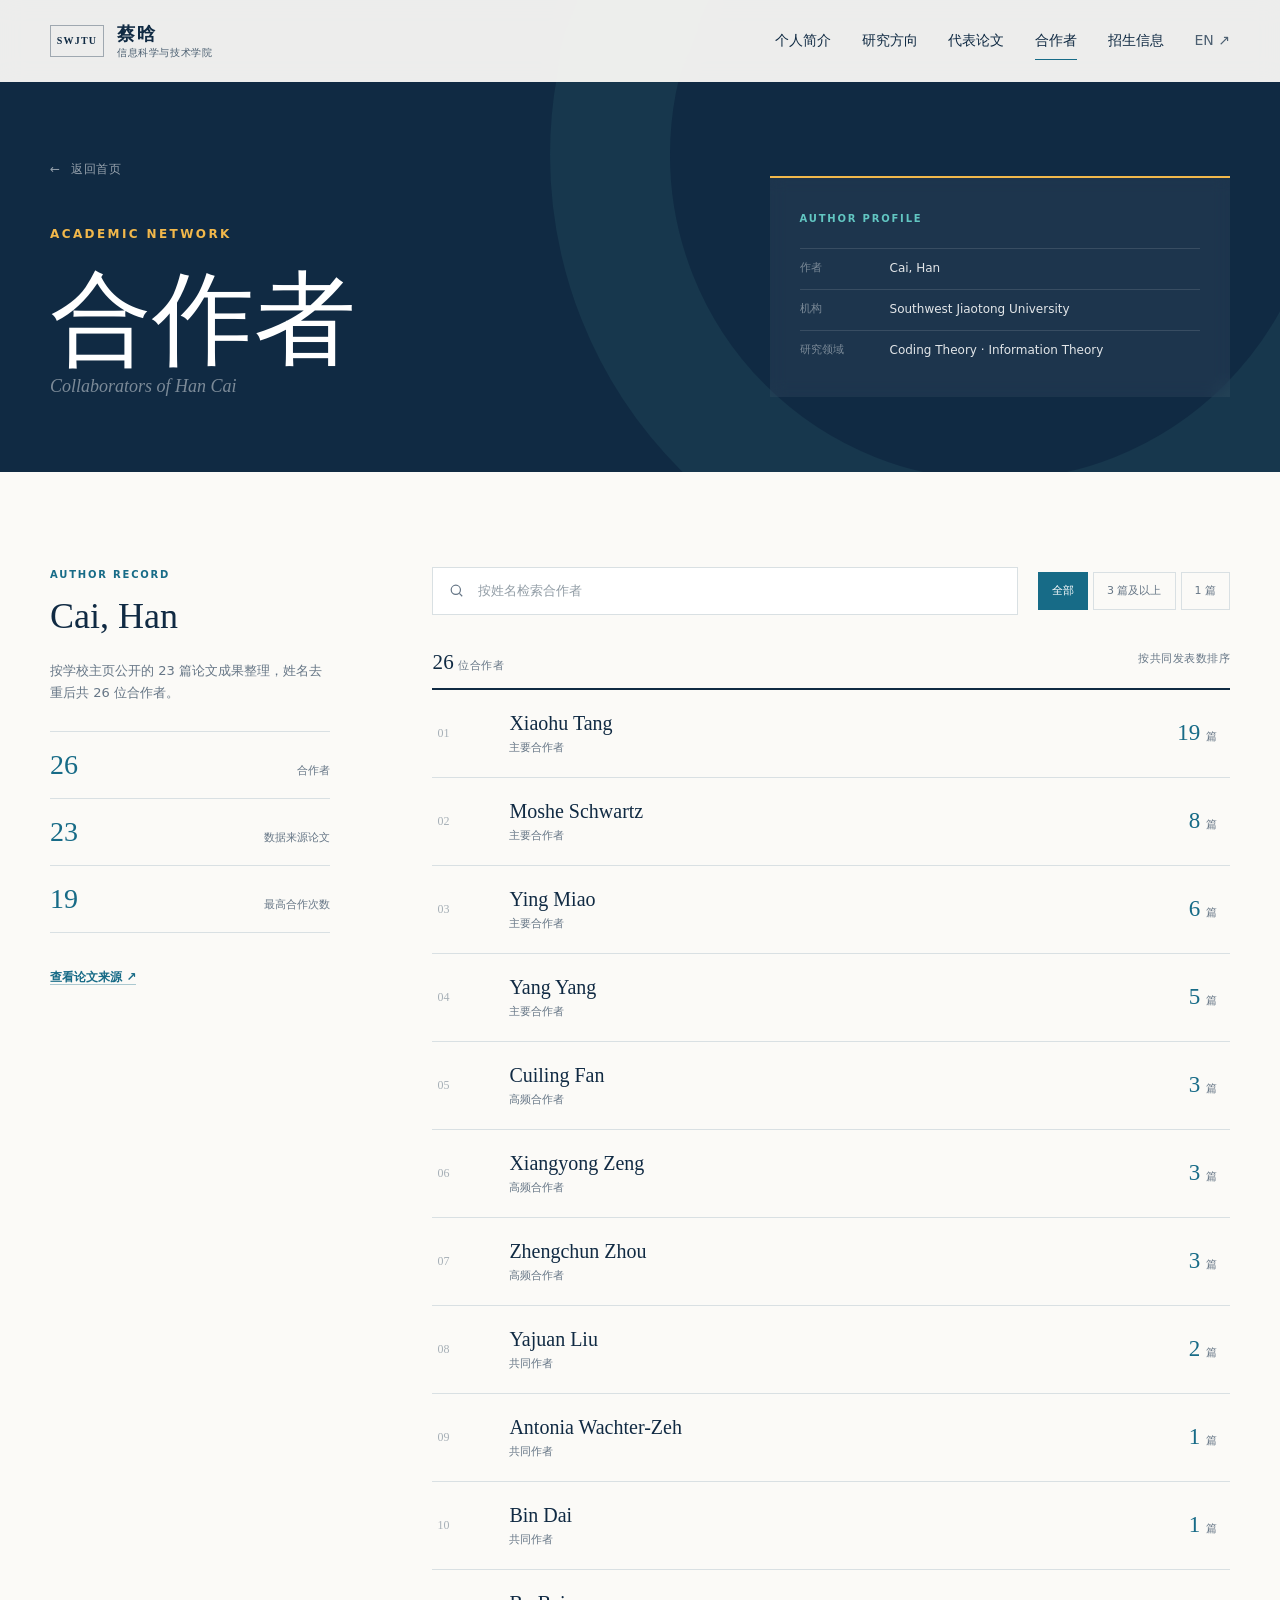
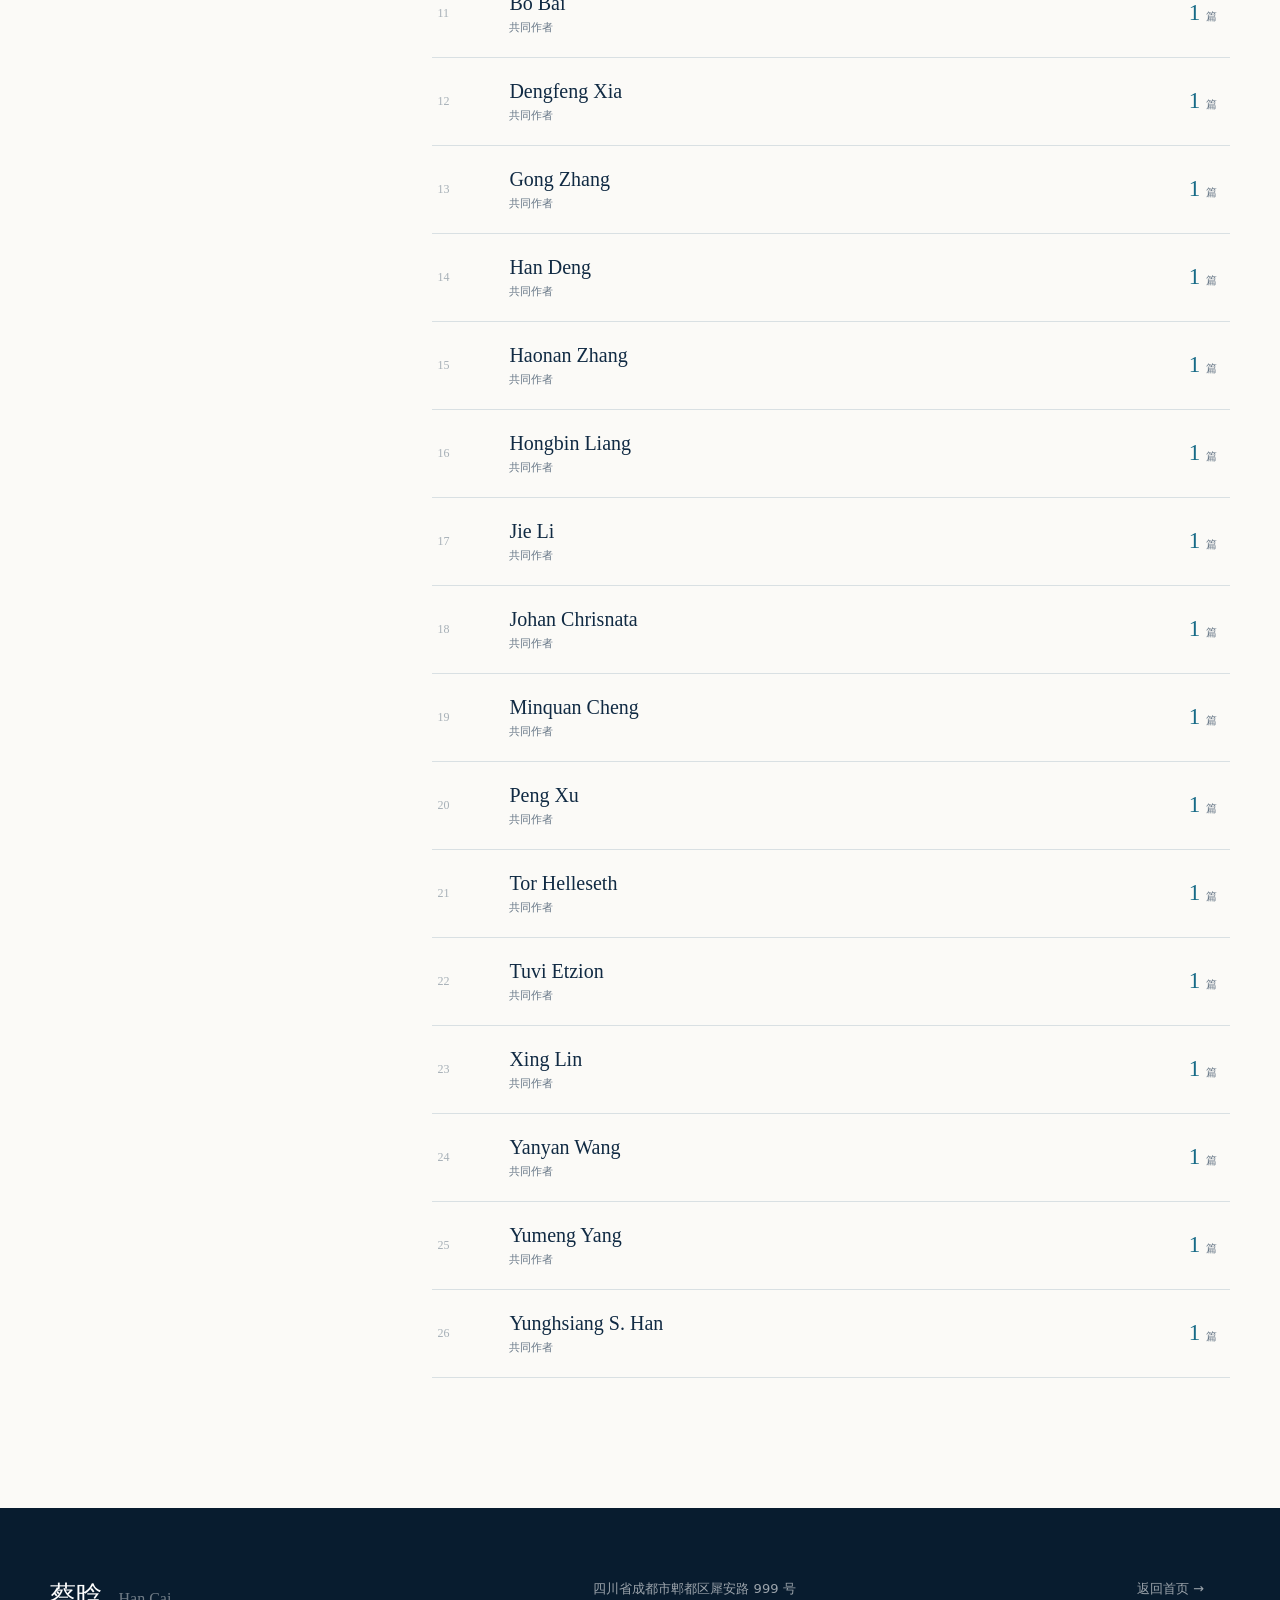
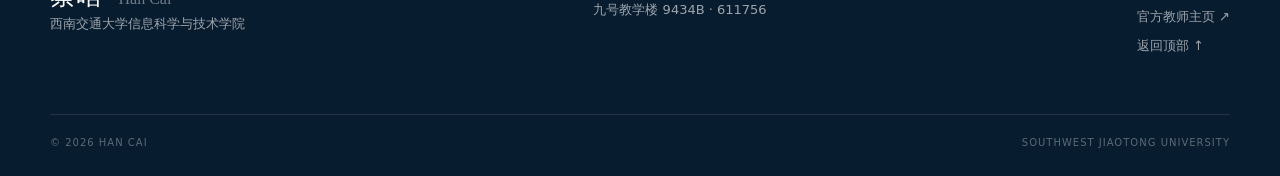
==== collaborators.html @ 48d044db "Add files via upload" ====
<!doctype html>
<html lang="zh-CN">
  <head>
    <meta charset="UTF-8" />
    <meta name="viewport" content="width=device-width, initial-scale=1.0" />
    <meta name="description" content="蔡晗教授的学术合作者与共同研究成果。" />
    <meta name="theme-color" content="#102a43" />
    <title>合作者｜蔡晗｜西南交通大学</title>
    <link rel="stylesheet" href="./styles.css" />
    <link rel="stylesheet" href="./collaborators.css" />
  </head>
  <body class="collaborators-page">
    <a class="skip-link" href="#main">跳至主要内容</a>
    <header class="site-header scrolled page-header" data-header>
      <div class="nav-shell">
        <a class="brand" href="./index.html" aria-label="返回首页">
          <span class="brand-mark" aria-hidden="true">SWJTU</span>
          <span class="brand-copy"><strong>蔡晗</strong><small>信息科学与技术学院</small></span>
        </a>
        <button class="menu-toggle" type="button" aria-expanded="false" aria-controls="site-nav" data-menu-toggle>
          <span></span><span></span><span></span><span class="sr-only">打开导航菜单</span>
        </button>
        <nav class="site-nav" id="site-nav" aria-label="子页导航" data-nav>
          <a href="./index.html#about">个人简介</a><a href="./index.html#research">研究方向</a><a href="./index.html#publications">代表论文</a><a class="active" href="#main">合作者</a><a href="./index.html#admissions">招生信息</a>
          <a class="nav-external" href="https://faculty.swjtu.edu.cn/caihan/en/index.htm" target="_blank" rel="noreferrer">EN <span aria-hidden="true">↗</span></a>
        </nav>
      </div>
    </header>

    <main id="main">
      <section class="collaborator-hero" id="top">
        <div class="container collaborator-hero-grid">
          <div>
            <a class="back-link" href="./index.html#collaborators"><span aria-hidden="true">←</span> 返回首页</a>
            <p class="section-index light">ACADEMIC NETWORK</p>
            <h1>合作者</h1>
            <p class="collaborator-hero-en">Collaborators of Han Cai</p>
          </div>
          <div class="author-record" aria-label="作者档案摘要">
            <span class="record-label">AUTHOR PROFILE</span>
            <dl>
              <div><dt>作者</dt><dd>Cai, Han</dd></div>
              <div><dt>机构</dt><dd>Southwest Jiaotong University</dd></div>
              <div><dt>研究领域</dt><dd>Coding Theory · Information Theory</dd></div>
            </dl>
          </div>
        </div>
      </section>

      <section class="record-section" aria-labelledby="record-title">
        <div class="container record-layout">
          <aside class="record-sidebar">
            <p class="record-kicker">AUTHOR RECORD</p>
            <h2 id="record-title">Cai, Han</h2>
            <p>按学校主页公开的 23 篇论文成果整理，姓名去重后共 26 位合作者。</p>
            <dl class="record-stats">
              <div><dt>26</dt><dd>合作者</dd></div>
              <div><dt>23</dt><dd>数据来源论文</dd></div>
              <div><dt>19</dt><dd>最高合作次数</dd></div>
            </dl>
            <a class="source-link" href="https://faculty.swjtu.edu.cn/caihan/zh_CN/lwcg/386613/list/index.htm" target="_blank" rel="noreferrer">查看论文来源 <span aria-hidden="true">↗</span></a>
          </aside>

          <div class="record-results">
            <div class="record-tools">
              <label class="search-field">
                <span class="sr-only">搜索合作者</span>
                <svg aria-hidden="true" viewBox="0 0 24 24"><circle cx="11" cy="11" r="6.5"></circle><path d="m16 16 4 4"></path></svg>
                <input type="search" placeholder="按姓名检索合作者" autocomplete="off" data-collaborator-search />
              </label>
              <div class="filter-group" aria-label="按共同发表数筛选">
                <button class="filter-button active" type="button" data-filter="all">全部</button>
                <button class="filter-button" type="button" data-filter="frequent">3 篇及以上</button>
                <button class="filter-button" type="button" data-filter="single">1 篇</button>
              </div>
            </div>

            <div class="result-heading"><p><strong data-result-count>26</strong> 位合作者</p><span>按共同发表数排序</span></div>
            <ol class="collaborator-records" data-collaborator-list>
              <li data-name="xiaohu tang" data-count="19"><span class="record-rank">01</span><div><h3>Xiaohu Tang</h3><p>主要合作者</p></div><strong>19 <small>篇</small></strong></li>
              <li data-name="moshe schwartz" data-count="8"><span class="record-rank">02</span><div><h3>Moshe Schwartz</h3><p>主要合作者</p></div><strong>8 <small>篇</small></strong></li>
              <li data-name="ying miao" data-count="6"><span class="record-rank">03</span><div><h3>Ying Miao</h3><p>主要合作者</p></div><strong>6 <small>篇</small></strong></li>
              <li data-name="yang yang" data-count="5"><span class="record-rank">04</span><div><h3>Yang Yang</h3><p>主要合作者</p></div><strong>5 <small>篇</small></strong></li>
              <li data-name="cuiling fan" data-count="3"><span class="record-rank">05</span><div><h3>Cuiling Fan</h3><p>高频合作者</p></div><strong>3 <small>篇</small></strong></li>
              <li data-name="xiangyong zeng" data-count="3"><span class="record-rank">06</span><div><h3>Xiangyong Zeng</h3><p>高频合作者</p></div><strong>3 <small>篇</small></strong></li>
              <li data-name="zhengchun zhou" data-count="3"><span class="record-rank">07</span><div><h3>Zhengchun Zhou</h3><p>高频合作者</p></div><strong>3 <small>篇</small></strong></li>
              <li data-name="yajuan liu" data-count="2"><span class="record-rank">08</span><div><h3>Yajuan Liu</h3><p>共同作者</p></div><strong>2 <small>篇</small></strong></li>
              <li data-name="antonia wachter-zeh" data-count="1"><span class="record-rank">09</span><div><h3>Antonia Wachter-Zeh</h3><p>共同作者</p></div><strong>1 <small>篇</small></strong></li>
              <li data-name="bin dai" data-count="1"><span class="record-rank">10</span><div><h3>Bin Dai</h3><p>共同作者</p></div><strong>1 <small>篇</small></strong></li>
              <li data-name="bo bai" data-count="1"><span class="record-rank">11</span><div><h3>Bo Bai</h3><p>共同作者</p></div><strong>1 <small>篇</small></strong></li>
              <li data-name="dengfeng xia" data-count="1"><span class="record-rank">12</span><div><h3>Dengfeng Xia</h3><p>共同作者</p></div><strong>1 <small>篇</small></strong></li>
              <li data-name="gong zhang" data-count="1"><span class="record-rank">13</span><div><h3>Gong Zhang</h3><p>共同作者</p></div><strong>1 <small>篇</small></strong></li>
              <li data-name="han deng" data-count="1"><span class="record-rank">14</span><div><h3>Han Deng</h3><p>共同作者</p></div><strong>1 <small>篇</small></strong></li>
              <li data-name="haonan zhang" data-count="1"><span class="record-rank">15</span><div><h3>Haonan Zhang</h3><p>共同作者</p></div><strong>1 <small>篇</small></strong></li>
              <li data-name="hongbin liang" data-count="1"><span class="record-rank">16</span><div><h3>Hongbin Liang</h3><p>共同作者</p></div><strong>1 <small>篇</small></strong></li>
              <li data-name="jie li" data-count="1"><span class="record-rank">17</span><div><h3>Jie Li</h3><p>共同作者</p></div><strong>1 <small>篇</small></strong></li>
              <li data-name="johan chrisnata" data-count="1"><span class="record-rank">18</span><div><h3>Johan Chrisnata</h3><p>共同作者</p></div><strong>1 <small>篇</small></strong></li>
              <li data-name="minquan cheng" data-count="1"><span class="record-rank">19</span><div><h3>Minquan Cheng</h3><p>共同作者</p></div><strong>1 <small>篇</small></strong></li>
              <li data-name="peng xu" data-count="1"><span class="record-rank">20</span><div><h3>Peng Xu</h3><p>共同作者</p></div><strong>1 <small>篇</small></strong></li>
              <li data-name="tor helleseth" data-count="1"><span class="record-rank">21</span><div><h3>Tor Helleseth</h3><p>共同作者</p></div><strong>1 <small>篇</small></strong></li>
              <li data-name="tuvi etzion" data-count="1"><span class="record-rank">22</span><div><h3>Tuvi Etzion</h3><p>共同作者</p></div><strong>1 <small>篇</small></strong></li>
              <li data-name="xing lin" data-count="1"><span class="record-rank">23</span><div><h3>Xing Lin</h3><p>共同作者</p></div><strong>1 <small>篇</small></strong></li>
              <li data-name="yanyan wang" data-count="1"><span class="record-rank">24</span><div><h3>Yanyan Wang</h3><p>共同作者</p></div><strong>1 <small>篇</small></strong></li>
              <li data-name="yumeng yang" data-count="1"><span class="record-rank">25</span><div><h3>Yumeng Yang</h3><p>共同作者</p></div><strong>1 <small>篇</small></strong></li>
              <li data-name="yunghsiang s. han" data-count="1"><span class="record-rank">26</span><div><h3>Yunghsiang S. Han</h3><p>共同作者</p></div><strong>1 <small>篇</small></strong></li>
            </ol>
            <p class="no-results" hidden data-no-results>未找到匹配的合作者。</p>
          </div>
        </div>
      </section>
    </main>

    <footer class="site-footer">
      <div class="container footer-grid"><div><p class="footer-name">蔡晗 <span>Han Cai</span></p><p>西南交通大学信息科学与技术学院</p></div><address>四川省成都市郫都区犀安路 999 号<br />九号教学楼 9434B · 611756</address><div class="footer-links"><a href="./index.html">返回首页 →</a><a href="https://faculty.swjtu.edu.cn/caihan/zh_CN/index.htm" target="_blank" rel="noreferrer">官方教师主页 ↗</a><a href="#top">返回顶部 ↑</a></div></div>
      <div class="container footer-bottom"><span>© <span data-year></span> Han Cai</span><span>Southwest Jiaotong University</span></div>
    </footer>
    <script src="./collaborators.js"></script>
  </body>
</html>
---- styles.css ----
:root {
  --navy: #102a43; --navy-deep: #081c2f; --blue: #176b87; --cyan: #62c6c2;
  --cream: #f5f3ee; --paper: #fbfaf7; --white: #fff; --ink: #152638;
  --muted: #667686; --line: #d9e0e3; --accent: #f2b84b;
  --shadow: 0 24px 70px rgba(8, 28, 47, .14); --container: min(1180px, calc(100% - 48px));
}
* { box-sizing: border-box; }
html { scroll-behavior: smooth; scroll-padding-top: 84px; }
body { margin: 0; color: var(--ink); background: var(--paper); font-family: "Segoe UI", "PingFang SC", "Microsoft YaHei", system-ui, sans-serif; line-height: 1.65; -webkit-font-smoothing: antialiased; }
body.menu-open { overflow: hidden; }
a { color: inherit; text-decoration: none; }
img { display: block; max-width: 100%; }
button { color: inherit; font: inherit; }
.container { width: var(--container); margin-inline: auto; }
.sr-only { position: absolute; width: 1px; height: 1px; padding: 0; margin: -1px; overflow: hidden; clip: rect(0, 0, 0, 0); white-space: nowrap; border: 0; }
.skip-link { position: fixed; z-index: 1000; top: 10px; left: 10px; padding: 9px 14px; background: var(--white); transform: translateY(-150%); }
.skip-link:focus { transform: none; }

.site-header { position: fixed; z-index: 100; top: 0; left: 0; width: 100%; transition: background .25s ease, box-shadow .25s ease; }
.site-header.scrolled { background: rgba(251, 250, 247, .94); box-shadow: 0 1px 0 rgba(16, 42, 67, .1); backdrop-filter: blur(12px); }
.nav-shell { width: var(--container); height: 82px; margin: auto; display: flex; align-items: center; justify-content: space-between; }
.brand { display: flex; align-items: center; gap: 13px; color: var(--white); }
.scrolled .brand { color: var(--navy); }
.brand-mark { display: grid; place-items: center; width: 54px; height: 32px; border: 1px solid rgba(255,255,255,.5); font: 700 10px/1 Georgia, serif; letter-spacing: .12em; }
.scrolled .brand-mark { border-color: rgba(16,42,67,.35); }
.brand-copy { display: grid; line-height: 1.2; }
.brand-copy strong { font-size: 18px; letter-spacing: .12em; }
.brand-copy small { margin-top: 3px; font-size: 10px; opacity: .74; letter-spacing: .06em; }
.site-nav { display: flex; align-items: center; gap: clamp(19px, 2.4vw, 34px); color: rgba(255,255,255,.84); font-size: 14px; }
.site-nav a { position: relative; padding-block: 9px; }
.site-nav a::after { content: ""; position: absolute; left: 0; bottom: 2px; width: 0; height: 1px; background: var(--accent); transition: width .2s ease; }
.site-nav a:hover::after, .site-nav a.active::after { width: 100%; }
.scrolled .site-nav { color: var(--ink); }
.nav-external { opacity: .72; }
.menu-toggle { display: none; width: 42px; height: 42px; padding: 10px 8px; border: 0; background: transparent; }
.menu-toggle span:not(.sr-only) { display: block; height: 1px; margin: 5px 0; background: currentColor; transition: transform .25s, opacity .2s; }

.hero { position: relative; min-height: 760px; height: 100svh; max-height: 980px; overflow: hidden; color: var(--white); background: var(--navy-deep); }
.hero::before { content: ""; position: absolute; inset: 0; background: radial-gradient(circle at 77% 46%, rgba(34,135,155,.24), transparent 29%), linear-gradient(120deg, var(--navy-deep) 0%, #0c2b45 62%, #123b53 100%); }
.hero-pattern { position: absolute; inset: 0; opacity: .16; background-image: linear-gradient(rgba(255,255,255,.14) 1px, transparent 1px), linear-gradient(90deg, rgba(255,255,255,.14) 1px, transparent 1px); background-size: 72px 72px; mask-image: linear-gradient(90deg, transparent, black 55%, black); }
.hero-grid { position: relative; height: 100%; display: grid; grid-template-columns: 1.18fr .82fr; align-items: center; gap: 8vw; padding-top: 80px; }
.eyebrow, .section-index { margin: 0 0 24px; color: var(--cyan); font-size: 12px; font-weight: 700; letter-spacing: .2em; text-transform: uppercase; }
.hero h1 { margin: 0; font: 400 clamp(64px, 8vw, 108px)/.96 Georgia, "Times New Roman", "Songti SC", serif; letter-spacing: .04em; }
.hero h1 span { margin-left: 10px; font: 400 18px/1.2 "Segoe UI", sans-serif; letter-spacing: .16em; opacity: .72; }
.hero-en { margin: 18px 0 32px; color: rgba(255,255,255,.55); font: italic 21px Georgia, serif; letter-spacing: .05em; }
.hero-role { margin: 0; font-size: clamp(18px, 2vw, 24px); font-weight: 600; line-height: 1.65; letter-spacing: .04em; }
.hero-intro { max-width: 620px; margin: 22px 0 0; color: rgba(255,255,255,.66); font-size: 16px; }
.hero-actions { display: flex; flex-wrap: wrap; gap: 14px; margin-top: 38px; }
.button { display: inline-flex; align-items: center; justify-content: center; min-height: 48px; padding: 0 24px; border: 1px solid transparent; font-size: 14px; font-weight: 600; letter-spacing: .04em; transition: transform .2s, background .2s, color .2s, border-color .2s; }
.button:hover { transform: translateY(-2px); }
.button-primary { color: var(--navy-deep); background: var(--accent); }
.button-primary:hover { background: #ffc95f; }
.button-ghost { color: var(--white); border-color: rgba(255,255,255,.32); }
.button-ghost:hover { border-color: var(--white); }
.profile-visual { position: relative; justify-self: center; width: min(370px, 100%); }
.portrait-frame { position: relative; aspect-ratio: 452/546; overflow: hidden; background: linear-gradient(145deg, #e8eceb, #b8c9cc); box-shadow: var(--shadow); }
.portrait-frame::after { content: ""; position: absolute; inset: 0; box-shadow: inset 0 0 0 1px rgba(255,255,255,.22); pointer-events: none; }
.portrait-frame img { position: relative; z-index: 1; width: 100%; height: 100%; object-fit: cover; filter: saturate(.82) contrast(1.03); }
.portrait-fallback { position: absolute; inset: 0; display: grid; place-items: center; color: rgba(16,42,67,.25); font: 72px Georgia, serif; }
.profile-visual::before { content: ""; position: absolute; z-index: -1; top: -26px; right: -28px; width: 58%; height: 52%; border: 1px solid rgba(98,198,194,.55); }
.profile-visual::after { content: ""; position: absolute; z-index: 2; left: -28px; bottom: 66px; width: 56px; height: 56px; background: var(--accent); }
.profile-note { position: absolute; z-index: 3; right: -55px; bottom: -28px; min-width: 220px; padding: 17px 21px; display: flex; align-items: center; gap: 13px; color: var(--ink); background: var(--white); box-shadow: 0 18px 45px rgba(0,0,0,.16); }
.profile-note div { display: grid; }
.profile-note small { color: var(--muted); font-size: 11px; }
.profile-note strong { font-size: 13px; }
.note-dot { width: 9px; height: 9px; border-radius: 50%; background: #46a675; box-shadow: 0 0 0 5px rgba(70,166,117,.12); }
.scroll-cue { position: absolute; left: 42px; bottom: 38px; display: flex; align-items: center; gap: 12px; color: rgba(255,255,255,.45); font-size: 9px; letter-spacing: .24em; transform: rotate(-90deg); transform-origin: left center; }
.scroll-cue i { display: block; width: 48px; height: 1px; background: currentColor; }

.news-ticker { position: relative; z-index: 4; color: var(--navy); background: var(--white); border-bottom: 1px solid var(--line); box-shadow: 0 12px 35px rgba(8, 28, 47, .06); }
.ticker-shell { width: var(--container); min-height: 72px; margin-inline: auto; display: grid; grid-template-columns: auto minmax(0, 1fr) auto; align-items: center; }
.ticker-label { height: 34px; padding-right: 25px; display: flex; align-items: center; gap: 11px; border-right: 1px solid var(--line); white-space: nowrap; }
.ticker-label strong { font-size: 14px; letter-spacing: .08em; }
.ticker-pulse { width: 8px; height: 8px; border-radius: 50%; background: var(--accent); box-shadow: 0 0 0 0 rgba(242, 184, 75, .5); animation: ticker-pulse 2s ease-out infinite; }
.ticker-viewport { min-width: 0; margin-inline: 25px; overflow: hidden; outline: none; mask-image: linear-gradient(90deg, transparent, #000 4%, #000 96%, transparent); }
.ticker-viewport:focus-visible { box-shadow: 0 2px 0 var(--blue); }
.ticker-track { width: max-content; display: flex; animation: ticker-scroll 42s linear infinite; will-change: transform; }
.ticker-group { display: flex; align-items: center; flex: 0 0 auto; }
.ticker-item { flex: 0 0 auto; display: flex; align-items: center; gap: 10px; margin-right: 52px; color: #536574; font-size: 13px; white-space: nowrap; transition: color .2s; }
.ticker-item:hover, .ticker-item:focus-visible { color: var(--blue); }
.ticker-item time { color: var(--blue); font: 700 12px Georgia, serif; }
.ticker-tag { padding: 2px 7px; color: var(--navy); background: #edf4f5; border-radius: 2px; font-size: 10px; font-weight: 700; letter-spacing: .08em; }
.ticker-more { padding-left: 24px; color: var(--blue); border-left: 1px solid var(--line); font-size: 12px; font-weight: 700; white-space: nowrap; }
.ticker-viewport:hover .ticker-track, .ticker-viewport:focus-within .ticker-track { animation-play-state: paused; }
@keyframes ticker-scroll { to { transform: translateX(-50%); } }
@keyframes ticker-pulse { 70%, 100% { box-shadow: 0 0 0 8px rgba(242, 184, 75, 0); } }

.section { padding: 130px 0; }
.split-layout { display: grid; grid-template-columns: .8fr 1.2fr; gap: clamp(60px, 10vw, 150px); }
.section-heading h2 { margin: 0; color: var(--navy); font: 400 clamp(38px, 4.2vw, 58px)/1.25 Georgia, "Songti SC", serif; letter-spacing: -.02em; }
.section-heading.horizontal { display: flex; align-items: end; justify-content: space-between; gap: 60px; margin-bottom: 56px; }
.section-heading.horizontal .section-index { margin-bottom: 14px; }
.section-heading.horizontal > p { max-width: 470px; margin: 0 0 8px; color: var(--muted); }
.prose { max-width: 740px; }
.prose p { margin: 0 0 20px; color: #4c5e6d; font-size: 16px; }
.prose .lead { color: var(--ink); font: 400 clamp(22px, 2.4vw, 30px)/1.65 Georgia, "Songti SC", serif; }
.info-row { display: grid; grid-template-columns: repeat(3, 1fr); margin-top: 44px; border-block: 1px solid var(--line); }
.info-row div { padding: 22px 18px 22px 0; display: grid; gap: 4px; }
.info-row div + div { padding-left: 22px; border-left: 1px solid var(--line); }
.info-row span { color: var(--muted); font-size: 11px; letter-spacing: .1em; }
.info-row strong { font-size: 14px; }

.research-section { color: var(--white); background: var(--navy); }
.research-section .section-heading h2 { color: var(--white); }
.research-section .section-heading.horizontal > p { color: rgba(255,255,255,.58); }
.research-grid { display: grid; grid-template-columns: repeat(3, 1fr); border-top: 1px solid rgba(255,255,255,.16); border-left: 1px solid rgba(255,255,255,.16); }
.research-card { position: relative; min-height: 285px; padding: 34px; overflow: hidden; border-right: 1px solid rgba(255,255,255,.16); border-bottom: 1px solid rgba(255,255,255,.16); transition: background .3s, transform .3s; }
.research-card:hover { z-index: 2; background: #174866; transform: translateY(-5px); }
.research-card.featured { background: var(--blue); }
.card-number { color: var(--cyan); font: 12px Georgia, serif; }
.research-card h3 { margin: 100px 0 3px; font: 400 24px/1.3 Georgia, "Songti SC", serif; }
.research-card p { margin: 0; color: rgba(255,255,255,.52); font-size: 12px; letter-spacing: .04em; }
.card-link { position: absolute; left: 34px; bottom: 30px; color: rgba(255,255,255,.78); font-size: 12px; font-weight: 600; letter-spacing: .05em; transition: color .2s, transform .2s; }
.card-link:hover, .card-link:focus-visible { color: var(--accent); transform: translateX(4px); }
.card-line { position: absolute; right: 34px; bottom: 34px; width: 34px; height: 1px; background: var(--accent); transition: width .25s; }
.research-card:hover .card-line { width: 62px; }
.code-symbol { position: absolute; top: 42px; right: -5px; color: rgba(255,255,255,.09); font: italic 56px Georgia, serif; }

.publications-section { background: var(--cream); }
.text-link { flex: 0 0 auto; margin-bottom: 8px; color: var(--blue); font-size: 14px; font-weight: 600; }
.publication-list { margin: 0; padding: 0; list-style: none; border-top: 1px solid var(--line); }
.publication-item { display: grid; grid-template-columns: 100px 1fr; gap: 38px; padding: 33px 20px 33px 0; border-bottom: 1px solid var(--line); transition: padding-left .25s, background .25s; }
.publication-item:hover { padding-left: 20px; background: rgba(255,255,255,.52); }
.publication-item time { color: var(--blue); font: 20px Georgia, serif; }
.publication-item h3 { margin: 0 0 9px; color: var(--navy); font: 400 clamp(17px, 2vw, 21px)/1.45 Georgia, serif; }
.publication-item p, .publication-item span { margin: 0; color: var(--muted); font-size: 13px; }
.publication-item span { display: block; margin-top: 4px; color: #8b969e; font-style: italic; }
.extra-publication[hidden] { display: none; }
.show-more { display: flex; align-items: center; gap: 9px; margin: 30px auto 0; padding: 8px 4px; border: 0; border-bottom: 1px solid var(--navy); background: transparent; cursor: pointer; font-size: 13px; font-weight: 600; }
.show-more i { font-style: normal; transition: transform .25s; }
.show-more[aria-expanded="true"] i { transform: rotate(180deg); }

.experience-section { background: var(--paper); }
.timeline { position: relative; }
.timeline::before { content: ""; position: absolute; top: 13px; bottom: 38px; left: 7px; width: 1px; background: var(--line); }
.timeline article { position: relative; display: grid; grid-template-columns: 135px 1fr; gap: 35px; padding: 0 0 52px 35px; }
.timeline article::before { content: ""; position: absolute; top: 8px; left: 3px; width: 9px; height: 9px; border-radius: 50%; background: var(--paper); border: 2px solid var(--blue); }
.timeline time { color: var(--blue); font: 15px Georgia, serif; }
.timeline h3 { margin: 0 0 6px; color: var(--navy); font: 400 21px Georgia, "Songti SC", serif; }
.timeline p { margin: 0; color: var(--muted); font-size: 14px; }

.collaborators-section { background: var(--white); }
.collaborator-tile { position: relative; min-height: 320px; padding: clamp(34px, 6vw, 76px); display: grid; grid-template-columns: minmax(0, 1fr) auto; align-items: end; gap: 48px; overflow: hidden; color: var(--white); background: var(--navy); box-shadow: var(--shadow); transition: transform .3s ease, box-shadow .3s ease; }
.collaborator-tile::before { content: ""; position: absolute; top: -150px; right: -90px; width: 410px; height: 410px; border: 82px solid rgba(98,198,194,.1); border-radius: 50%; transition: transform .45s ease; }
.collaborator-tile::after { content: ""; position: absolute; right: 0; bottom: 0; width: 34%; height: 5px; background: var(--accent); transform-origin: right; transition: width .35s ease; }
.collaborator-tile:hover, .collaborator-tile:focus-visible { transform: translateY(-6px); box-shadow: 0 30px 80px rgba(8,28,47,.2); }
.collaborator-tile:hover::before, .collaborator-tile:focus-visible::before { transform: scale(1.08) rotate(8deg); }
.collaborator-tile:hover::after, .collaborator-tile:focus-visible::after { width: 100%; }
.collaborator-tile:focus-visible { outline: 3px solid var(--accent); outline-offset: 5px; }
.collaborator-tile-copy, .collaborator-tile-meta, .collaborator-tile-arrow { position: relative; z-index: 1; }
.collaborator-tile .section-index { color: var(--cyan); }
.collaborator-tile h2 { margin: 9px 0 13px; font: 400 clamp(42px, 6vw, 72px)/1.1 Georgia, "Songti SC", serif; }
.collaborator-tile-copy > p:last-child { max-width: 520px; margin: 0; color: rgba(255,255,255,.62); }
.collaborator-tile-meta { min-width: 150px; display: grid; justify-items: end; }
.collaborator-tile-meta strong { color: var(--accent); font: 400 clamp(68px, 9vw, 112px)/.8 Georgia, serif; }
.collaborator-tile-meta span { margin-top: 18px; color: rgba(255,255,255,.46); font-size: 10px; letter-spacing: .2em; }
.collaborator-tile-arrow { position: absolute; top: 36px; right: 42px; font: 300 30px/1 Georgia, serif; transition: transform .25s ease; }
.collaborator-tile:hover .collaborator-tile-arrow, .collaborator-tile:focus-visible .collaborator-tile-arrow { transform: translateX(8px); }

.admissions-section { position: relative; padding: 120px 0; overflow: hidden; color: var(--white); background: var(--blue); }
.admissions-section::after { content: ""; position: absolute; right: -120px; bottom: -310px; width: 680px; height: 680px; border: 110px solid rgba(255,255,255,.045); border-radius: 50%; }
.admissions-grid { position: relative; z-index: 1; display: grid; grid-template-columns: 1fr .85fr; gap: clamp(65px, 10vw, 145px); align-items: center; }
.section-index.light { color: var(--accent); }
.admissions-copy h2 { margin: 0; font: 400 clamp(40px, 5vw, 62px)/1.3 Georgia, "Songti SC", serif; }
.admissions-copy > p:not(.section-index) { max-width: 570px; margin: 25px 0 35px; color: rgba(255,255,255,.7); }
.button-light { color: var(--navy); background: var(--white); }
.admissions-paths { border-top: 1px solid rgba(255,255,255,.25); }
.admissions-paths article { display: grid; grid-template-columns: 45px 1fr; gap: 19px; padding: 27px 0; border-bottom: 1px solid rgba(255,255,255,.25); }
.admissions-paths article > span { color: var(--accent); font: 14px Georgia, serif; }
.admissions-paths h3 { margin: 0 0 5px; font-size: 17px; }
.admissions-paths p { margin: 0; color: rgba(255,255,255,.6); font-size: 13px; }

.site-footer { padding: 70px 0 24px; color: rgba(255,255,255,.6); background: var(--navy-deep); font-size: 13px; }
.footer-grid { display: grid; grid-template-columns: 1fr 1fr auto; gap: 60px; }
.footer-name { margin: 0 0 8px; color: var(--white); font: 26px Georgia, "Songti SC", serif; }
.footer-name span { margin-left: 10px; color: rgba(255,255,255,.42); font-size: 16px; }
.footer-grid p { margin: 0; }
.footer-grid address { font-style: normal; }
.footer-links { display: grid; gap: 7px; align-content: start; }
.footer-links a:hover { color: var(--white); }
.footer-bottom { display: flex; justify-content: space-between; margin-top: 58px; padding-top: 20px; border-top: 1px solid rgba(255,255,255,.1); color: rgba(255,255,255,.34); font-size: 10px; letter-spacing: .1em; text-transform: uppercase; }
.reveal { opacity: 0; transform: translateY(24px); transition: opacity .7s ease, transform .7s ease; }
.reveal.visible { opacity: 1; transform: none; }

@media (max-width: 900px) {
  :root { --container: min(100% - 36px, 720px); }
  .nav-shell { height: 70px; }
  .menu-toggle { display: block; position: relative; z-index: 3; color: var(--white); cursor: pointer; }
  .scrolled .menu-toggle { color: var(--navy); } .menu-open .menu-toggle { color: var(--white); }
  .menu-open .menu-toggle span:nth-child(1) { transform: translateY(6px) rotate(45deg); }
  .menu-open .menu-toggle span:nth-child(2) { opacity: 0; }
  .menu-open .menu-toggle span:nth-child(3) { transform: translateY(-6px) rotate(-45deg); }
  .site-nav { position: fixed; inset: 0; z-index: 2; padding: 100px 32px 45px; flex-direction: column; align-items: flex-start; justify-content: center; gap: 12px; color: var(--white); background: var(--navy-deep); transform: translateX(100%); transition: transform .32s ease; }
  .site-nav.open { transform: none; }
  .site-nav a { font: 32px Georgia, "Songti SC", serif; }
  .nav-external { margin-top: 20px; font-size: 18px !important; }
  .hero { min-height: 800px; height: auto; max-height: none; }
  .hero-grid { min-height: 800px; grid-template-columns: 1fr .65fr; gap: 35px; padding: 125px 0 80px; }
  .hero h1 { font-size: 66px; } .profile-note { right: -10px; } .scroll-cue { display: none; }
  .ticker-more { display: none; }
  .section { padding: 95px 0; } .split-layout { grid-template-columns: 1fr; gap: 45px; }
  .research-grid { grid-template-columns: repeat(2, 1fr); }
  .admissions-grid { grid-template-columns: 1fr; }
}
@media (max-width: 640px) {
  :root { --container: calc(100% - 32px); }
  .brand-copy small { display: none; }
  .hero-grid { min-height: 920px; display: flex; flex-direction: column-reverse; justify-content: center; align-items: stretch; gap: 38px; padding: 105px 0 60px; }
  .profile-visual { width: 210px; margin-left: auto; margin-right: 20px; }
  .profile-visual::before { top: -13px; right: -14px; }
  .profile-visual::after { left: -15px; bottom: 36px; width: 34px; height: 34px; }
  .profile-note { right: -18px; bottom: -20px; min-width: 175px; padding: 11px 13px; }
  .profile-note strong { font-size: 11px; }
  .hero h1 { font-size: 59px; } .hero h1 span { font-size: 14px; }
  .hero-en { margin: 12px 0 20px; } .hero-role { font-size: 18px; } .hero-intro { font-size: 14px; }
  .hero-actions { margin-top: 27px; } .button { min-height: 45px; padding-inline: 18px; }
  .ticker-shell { min-height: 64px; grid-template-columns: auto minmax(0, 1fr); }
  .ticker-label { padding-right: 14px; gap: 8px; }
  .ticker-label strong { font-size: 12px; }
  .ticker-viewport { margin-inline: 14px 0; mask-image: linear-gradient(90deg, transparent, #000 7%, #000); }
  .ticker-item { margin-right: 36px; font-size: 12px; }
  .section { padding: 78px 0; }
  .section-heading.horizontal { align-items: flex-start; flex-direction: column; gap: 25px; margin-bottom: 38px; }
  .section-heading h2 { font-size: 38px; }
  .info-row { grid-template-columns: 1fr; }
  .info-row div + div { padding-left: 0; border-top: 1px solid var(--line); border-left: 0; }
  .research-grid { grid-template-columns: 1fr; } .research-card { min-height: 205px; padding: 27px; }
  .research-card h3 { margin-top: 55px; }
  .publication-item { grid-template-columns: 58px 1fr; gap: 15px; padding: 25px 0; }
  .publication-item:hover { padding-left: 0; }
  .timeline article { grid-template-columns: 1fr; gap: 8px; }
  .collaborator-tile { min-height: 360px; padding: 34px 27px; grid-template-columns: 1fr; gap: 38px; align-items: end; }
  .collaborator-tile-meta { justify-items: start; }
  .collaborator-tile-arrow { top: 28px; right: 28px; }
  .admissions-section { padding: 80px 0; } .admissions-copy h2 { font-size: 40px; }
  .footer-grid { grid-template-columns: 1fr; gap: 30px; }
  .footer-bottom { align-items: flex-start; flex-direction: column; gap: 7px; }
}
@media (prefers-reduced-motion: reduce) {
  html { scroll-behavior: auto; }
  *, *::before, *::after { transition-duration: .01ms !important; animation-duration: .01ms !important; animation-iteration-count: 1 !important; }
  .reveal { opacity: 1; transform: none; }
  .ticker-viewport { overflow-x: auto; mask-image: none; }
  .ticker-track { animation: none; }
}
---- collaborators.css ----
.collaborators-page { background: var(--paper); }
.page-header { background: rgba(251,250,247,.96); }
.page-header .site-nav { color: var(--navy); }
.page-header .site-nav a::after { background: var(--blue); }

.collaborator-hero { position: relative; padding: 155px 0 75px; overflow: hidden; color: var(--white); background: var(--navy); }
.collaborator-hero::after { content: ""; position: absolute; top: -290px; right: -160px; width: 650px; height: 650px; border: 120px solid rgba(98,198,194,.08); border-radius: 50%; }
.collaborator-hero-grid { position: relative; z-index: 1; display: grid; grid-template-columns: 1fr minmax(320px, .72fr); gap: 80px; align-items: end; }
.back-link { display: inline-flex; align-items: center; gap: 10px; margin-bottom: 45px; color: rgba(255,255,255,.56); font-size: 12px; letter-spacing: .06em; transition: color .2s, transform .2s; }
.back-link:hover { color: var(--accent); transform: translateX(-4px); }
.collaborator-hero h1 { margin: 8px 0 5px; font: 400 clamp(58px, 8vw, 102px)/1 Georgia, "Songti SC", serif; }
.collaborator-hero-en { margin: 0; color: rgba(255,255,255,.45); font: italic 18px Georgia, serif; }
.author-record { padding: 26px 30px; border-top: 2px solid var(--accent); background: rgba(255,255,255,.055); backdrop-filter: blur(8px); }
.record-label, .record-kicker { color: var(--cyan); font-size: 10px; font-weight: 700; letter-spacing: .18em; }
.author-record dl { margin: 18px 0 0; }
.author-record dl div { display: grid; grid-template-columns: 72px 1fr; gap: 18px; padding: 10px 0; border-top: 1px solid rgba(255,255,255,.12); }
.author-record dt { color: rgba(255,255,255,.42); font-size: 11px; }
.author-record dd { margin: 0; color: rgba(255,255,255,.88); font-size: 12px; }

.record-section { padding: 95px 0 130px; }
.record-layout { display: grid; grid-template-columns: 280px minmax(0, 1fr); gap: clamp(55px, 8vw, 110px); align-items: start; }
.record-sidebar { position: sticky; top: 115px; }
.record-kicker { margin: 0 0 12px; color: var(--blue); }
.record-sidebar h2 { margin: 0; color: var(--navy); font: 400 36px/1.2 Georgia, serif; }
.record-sidebar > p:not(.record-kicker) { margin: 22px 0 28px; color: var(--muted); font-size: 13px; }
.record-stats { margin: 0 0 30px; border-top: 1px solid var(--line); }
.record-stats div { padding: 17px 0; display: flex; align-items: baseline; justify-content: space-between; border-bottom: 1px solid var(--line); }
.record-stats dt { color: var(--blue); font: 400 28px Georgia, serif; }
.record-stats dd { margin: 0; color: var(--muted); font-size: 11px; }
.source-link { color: var(--blue); border-bottom: 1px solid rgba(23,107,135,.35); font-size: 12px; font-weight: 700; }

.record-tools { display: grid; grid-template-columns: minmax(250px, 1fr) auto; gap: 20px; align-items: center; }
.search-field { height: 48px; padding: 0 15px; display: flex; align-items: center; gap: 11px; border: 1px solid var(--line); background: var(--white); }
.search-field:focus-within { border-color: var(--blue); box-shadow: 0 0 0 3px rgba(23,107,135,.08); }
.search-field svg { width: 18px; fill: none; stroke: var(--muted); stroke-width: 1.7; }
.search-field input { width: 100%; border: 0; outline: 0; color: var(--ink); background: transparent; font: inherit; font-size: 13px; }
.search-field input::placeholder { color: #929da6; }
.filter-group { display: flex; gap: 5px; }
.filter-button { min-height: 38px; padding: 0 13px; border: 1px solid var(--line); background: transparent; cursor: pointer; color: var(--muted); font-size: 11px; transition: color .2s, border-color .2s, background .2s; }
.filter-button:hover, .filter-button.active { color: var(--white); border-color: var(--blue); background: var(--blue); }
.filter-button:focus-visible { outline: 2px solid var(--accent); outline-offset: 2px; }
.result-heading { margin-top: 35px; padding: 0 0 13px; display: flex; justify-content: space-between; border-bottom: 2px solid var(--navy); color: var(--muted); font-size: 11px; letter-spacing: .04em; }
.result-heading p { margin: 0; }
.result-heading strong { color: var(--navy); font: 400 21px Georgia, serif; }
.collaborator-records { margin: 0; padding: 0; list-style: none; }
.collaborator-records li[hidden] { display: none; }
.collaborator-records li { min-height: 88px; padding: 19px 13px 19px 5px; display: grid; grid-template-columns: 54px minmax(0, 1fr) auto; gap: 18px; align-items: center; border-bottom: 1px solid var(--line); transition: padding-left .2s, background .2s; }
.collaborator-records li:hover { padding-left: 16px; background: var(--white); }
.record-rank { color: #a7b0b7; font: 12px Georgia, serif; }
.collaborator-records h3 { margin: 0 0 3px; color: var(--navy); font: 400 clamp(17px, 2vw, 20px)/1.3 Georgia, serif; }
.collaborator-records p { margin: 0; color: var(--muted); font-size: 11px; }
.collaborator-records li > strong { min-width: 55px; color: var(--blue); font: 400 23px Georgia, serif; text-align: right; }
.collaborator-records small { color: var(--muted); font: 11px "Segoe UI", sans-serif; }
.no-results { padding: 55px 20px; color: var(--muted); border-bottom: 1px solid var(--line); text-align: center; }

@media (max-width: 900px) {
  .collaborator-hero-grid { grid-template-columns: 1fr; gap: 55px; }
  .record-layout { grid-template-columns: 1fr; }
  .record-sidebar { position: static; display: grid; grid-template-columns: 1fr 1fr; column-gap: 45px; }
  .record-sidebar .record-kicker, .record-sidebar h2, .record-sidebar .source-link { grid-column: 1; }
  .record-sidebar > p:not(.record-kicker), .record-stats { grid-column: 2; }
  .record-sidebar > p:not(.record-kicker) { grid-row: 1 / span 2; margin-top: 0; }
  .record-stats { grid-row: 3 / span 2; }
  .record-tools { grid-template-columns: 1fr; }
}

@media (max-width: 640px) {
  .page-header .site-nav { color: var(--white); }
  .collaborator-hero { padding: 125px 0 60px; }
  .back-link { margin-bottom: 32px; }
  .author-record { padding: 22px; }
  .record-section { padding: 70px 0 90px; }
  .record-sidebar { display: block; }
  .record-sidebar > p:not(.record-kicker) { margin-top: 20px; }
  .filter-group { display: grid; grid-template-columns: repeat(3, 1fr); }
  .filter-button { padding-inline: 6px; }
  .result-heading span { display: none; }
  .collaborator-records li { grid-template-columns: 38px minmax(0, 1fr) auto; gap: 10px; }
}
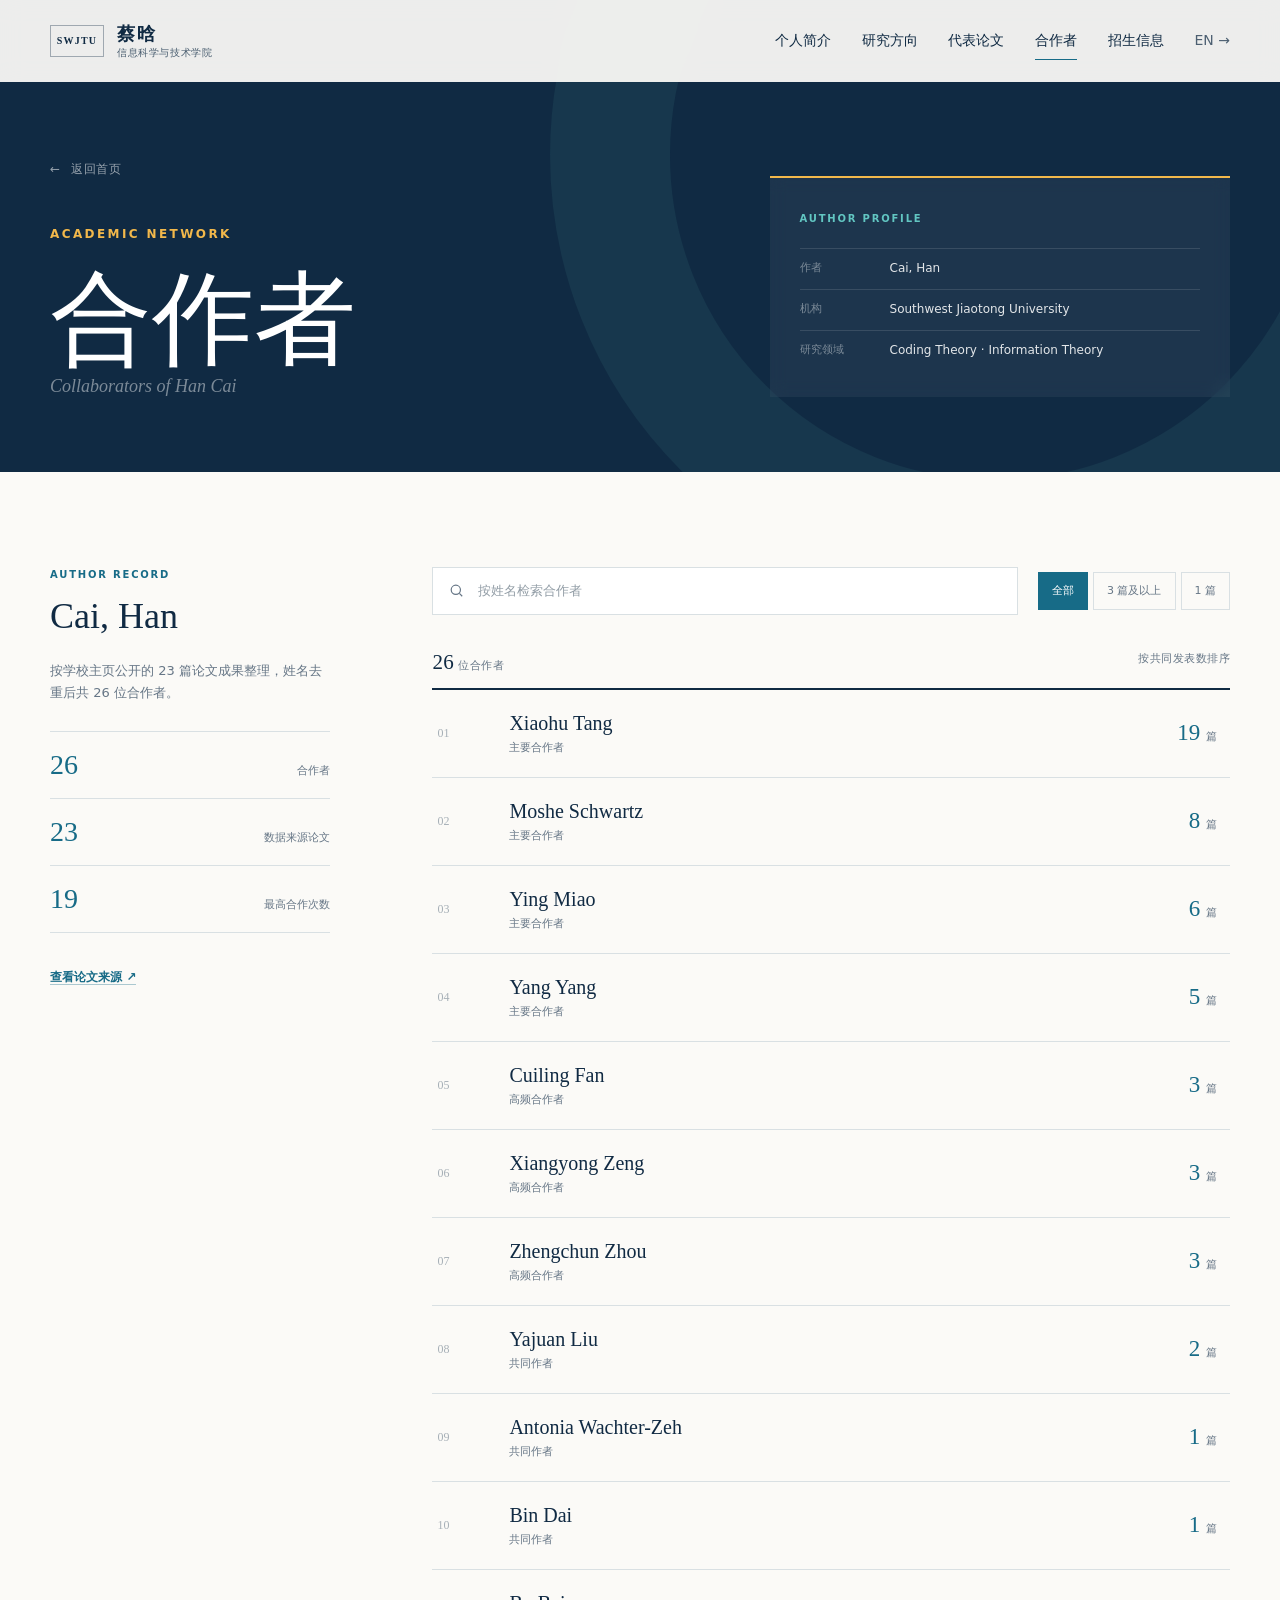
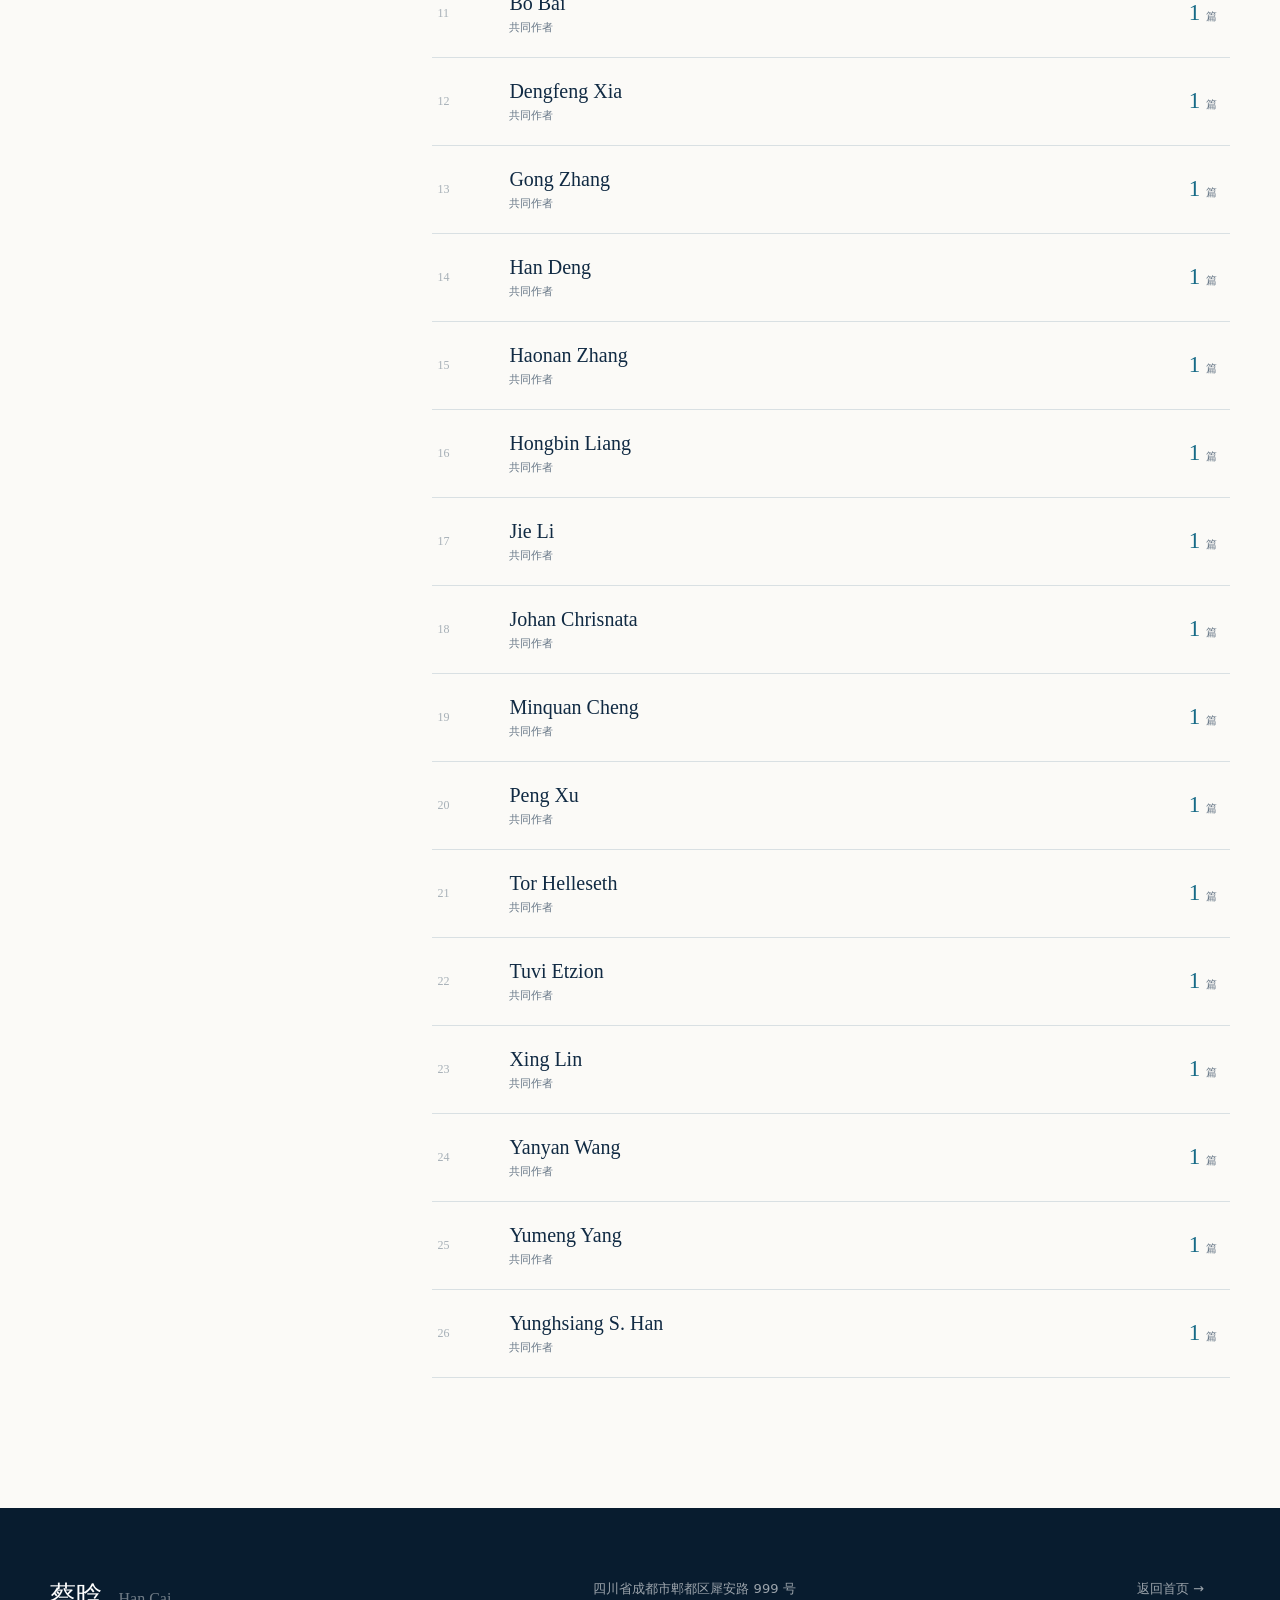
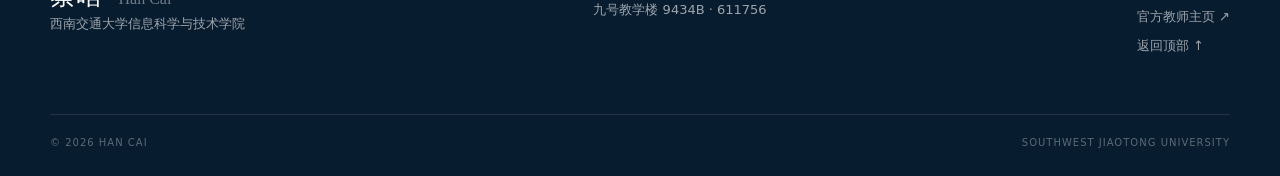
==== commit 1ba63ad3: "Add files via upload" ====
--- a/collaborators.html
+++ b/collaborators.html
@@ -22,7 +22,7 @@
         </button>
         <nav class="site-nav" id="site-nav" aria-label="子页导航" data-nav>
           <a href="./index.html#about">个人简介</a><a href="./index.html#research">研究方向</a><a href="./index.html#publications">代表论文</a><a class="active" href="#main">合作者</a><a href="./index.html#admissions">招生信息</a>
-          <a class="nav-external" href="https://faculty.swjtu.edu.cn/caihan/en/index.htm" target="_blank" rel="noreferrer">EN <span aria-hidden="true">↗</span></a>
+          <a class="nav-external" href="./index-en.html" lang="en">EN <span aria-hidden="true">→</span></a>
         </nav>
       </div>
     </header>
